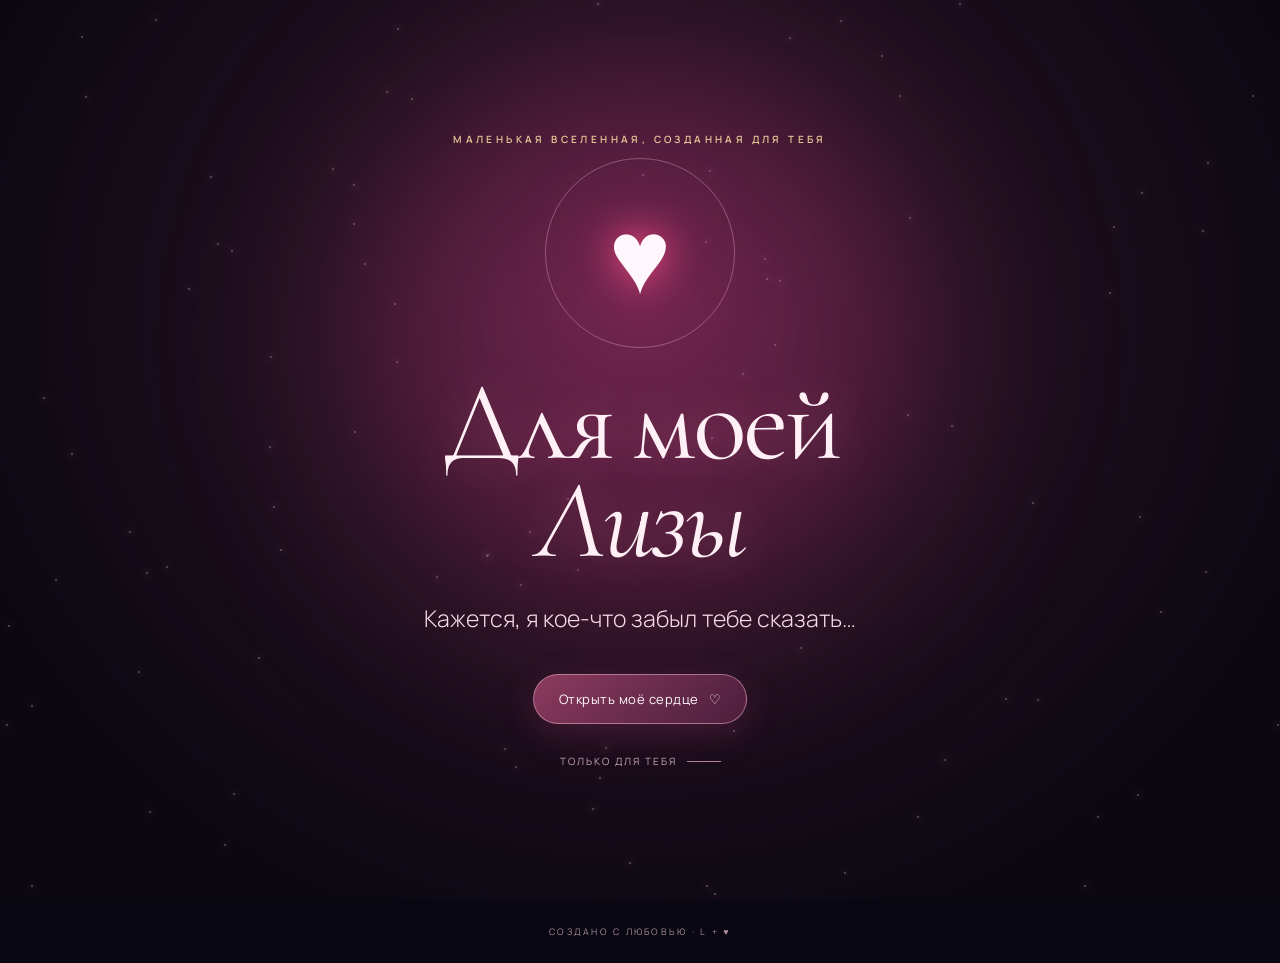
==== index.html @ e4e8ba5c "Add files via upload" ====
<!doctype html><html lang="ru"><head><meta charset="utf-8"><meta name="viewport" content="width=device-width,initial-scale=1"><meta name="theme-color" content="#090711"><title>Для Лизы ♥</title><link rel="stylesheet" href="style.css"></head><body><div id="sky"></div><div class="ambient"></div><main class="page"><div class="wrap">
<div class="kicker fade-up">маленькая вселенная, созданная для тебя</div>
<div class="hero-heart fade-up delay-1"><span class="heart">♥</span></div>
<h1 class="fade-up delay-1">Для моей<br><i>Лизы</i></h1>
<p class="lead fade-up delay-2">Кажется, я кое-что забыл тебе сказать…</p>
<div class="actions fade-up delay-3"><a class="btn" href="letter.html">Открыть моё сердце <span>♡</span></a></div>
<div class="scroll-note fade-up delay-3">только для тебя</div>
</div></main><footer>СОЗДАНО С ЛЮБОВЬЮ · L + ♥</footer><script src="script.js"></script></body></html>
---- style.css ----
@import url('https://fonts.googleapis.com/css2?family=Cormorant+Garamond:ital,wght@0,400;0,500;0,600;1,400;1,500&family=Manrope:wght@300;400;500;600&display=swap');
:root{--night:#090711;--plum:#21101f;--wine:#511d3b;--rose:#ef8eb4;--blush:#ffdce9;--gold:#e8c99a;--muted:#c6aab9}
*{box-sizing:border-box}
html{scroll-behavior:smooth}
body{margin:0;min-height:100vh;color:#fff7fb;background:var(--night);font-family:Manrope,Arial,sans-serif;overflow-x:hidden}
body:before{content:"";position:fixed;inset:0;z-index:-3;background:radial-gradient(ellipse at 50% 35%,#4b1e3d 0%,#21101f 36%,#0b0812 78%)}
#sky{position:fixed;inset:0;z-index:-2;pointer-events:none;overflow:hidden}
.star{position:absolute;width:2px;height:2px;border-radius:50%;background:#fff1f7;box-shadow:0 0 8px 2px #f9c7df66;animation:twinkle var(--dur,3s) ease-in-out infinite alternate;opacity:.3}
@keyframes twinkle{to{opacity:1;transform:scale(1.8)}}
.ambient{position:fixed;width:45vw;height:45vw;min-width:250px;min-height:250px;border-radius:50%;background:#d83e8140;filter:blur(95px);z-index:-1;left:50%;top:38%;transform:translate(-50%,-50%);animation:ambient 9s ease-in-out infinite alternate}
@keyframes ambient{to{transform:translate(-42%,-46%) scale(1.2);opacity:.6}}
.page{min-height:100svh;display:flex;align-items:center;justify-content:center;padding:70px 22px;position:relative}
.wrap{width:min(820px,100%);margin:auto;text-align:center}
.kicker{font-size:10px;letter-spacing:.34em;text-transform:uppercase;color:var(--gold);font-weight:600}
h1,h2,.serif{font-family:'Cormorant Garamond',Georgia,serif;font-weight:400}
h1{font-size:clamp(58px,12vw,112px);line-height:.88;letter-spacing:-.035em;color:#fff0f6;text-shadow:0 0 45px #ef8eb455;margin:26px 0}
h2{font-size:clamp(42px,8vw,72px);line-height:.98;color:var(--blush);margin:15px 0 25px}
p{font-size:clamp(16px,2.5vw,20px);line-height:1.9;color:#f1e3eb;font-weight:300}
.lead{font-size:clamp(18px,3vw,23px);color:#f9dce8}
.small{font-size:12px;color:var(--muted);letter-spacing:.08em}
.actions{display:flex;flex-wrap:wrap;gap:12px;justify-content:center;margin-top:34px}
.btn{display:inline-flex;align-items:center;justify-content:center;gap:10px;padding:15px 25px;border-radius:999px;text-decoration:none;color:#fff8fb;font-size:13px;letter-spacing:.04em;border:1px solid #efb4cc88;background:linear-gradient(135deg,#9b4268dd,#51203fe8);box-shadow:0 10px 35px #d84d8430;transition:transform .3s,box-shadow .3s,border-color .3s;cursor:pointer}
.btn:hover{transform:translateY(-4px);box-shadow:0 16px 45px #e95c984d;border-color:#ffdce9}
.btn.ghost{background:#ffffff09;border-color:#ffffff3b}
.hero-heart{position:relative;width:190px;height:190px;margin:12px auto 20px;display:grid;place-items:center}
.hero-heart:before,.hero-heart:after{content:"";position:absolute;inset:0;border:1px solid #f7b6d533;border-radius:50%;animation:ring 3.6s ease-out infinite}
.hero-heart:after{animation-delay:1.8s}
@keyframes ring{0%{transform:scale(.55);opacity:.7}100%{transform:scale(1.5);opacity:0}}
.heart{font-size:105px;filter:drop-shadow(0 0 20px #ff4c8a) drop-shadow(0 0 50px #e83f8466);animation:heartbeat 1.25s infinite;display:block}
@keyframes heartbeat{0%,100%{transform:scale(1)}12%{transform:scale(1.13)}23%{transform:scale(1)}35%{transform:scale(1.09)}48%{transform:scale(1)}}
.scroll-note{margin-top:30px;display:flex;align-items:center;justify-content:center;gap:10px;color:#c7a9b8;font-size:10px;letter-spacing:.2em;text-transform:uppercase}
.scroll-note:after{content:"";height:1px;width:34px;background:#b7839e}
.fade-up{animation:fadeUp 1.1s cubic-bezier(.2,.7,.2,1) both}
.delay-1{animation-delay:.18s}.delay-2{animation-delay:.38s}.delay-3{animation-delay:.58s}
@keyframes fadeUp{from{opacity:0;transform:translateY(28px);filter:blur(5px)}to{opacity:1;transform:translateY(0);filter:blur(0)}}
.glass{background:linear-gradient(145deg,#ffffff10,#ffffff04);border:1px solid #ffffff20;border-radius:26px;box-shadow:0 25px 80px #0005;backdrop-filter:blur(14px)}
.envelope-stage{width:min(380px,88vw);height:250px;margin:42px auto 22px;perspective:1000px;position:relative}
.envelope{position:absolute;inset:22px 0 0;border-radius:8px;background:linear-gradient(145deg,#b75c80,#71304f);box-shadow:0 22px 55px #0008;cursor:pointer;transition:transform .5s}
.envelope:before{content:"";position:absolute;inset:0;background:linear-gradient(34deg,transparent 49.5%,#d98aa6 50%),linear-gradient(-34deg,transparent 49.5%,#c97898 50%);clip-path:polygon(0 100%,50% 48%,100% 100%);z-index:3}
.flap{position:absolute;inset:0 0 auto;height:58%;background:linear-gradient(145deg,#e4a0b7,#bd6688);clip-path:polygon(0 0,100% 0,50% 100%);transform-origin:top;transition:transform .9s;z-index:4}
.seal{position:absolute;left:50%;top:52%;transform:translate(-50%,-50%);width:56px;height:56px;border-radius:50%;background:radial-gradient(circle at 35% 30%,#ffdae7,#bd3d70 70%);display:grid;place-items:center;font-size:25px;z-index:5;box-shadow:0 0 25px #ffb6d255}
.paper{position:absolute;left:7%;right:7%;top:18%;height:68%;background:#fff3f7;color:#77334f;border-radius:5px;display:flex;align-items:center;justify-content:center;flex-direction:column;padding:15px;transition:transform 1s;z-index:2;font-family:'Cormorant Garamond',serif;font-size:26px;font-style:italic}
.envelope.open .flap{transform:rotateX(180deg);z-index:1}
.envelope.open .paper{transform:translateY(-95px);z-index:6}
.envelope.open{transform:translateY(25px)}
.instruction{font-size:11px;letter-spacing:.12em;color:#d7b5c5}
.photo-card{width:min(470px,92vw);margin:35px auto 25px;padding:10px;border-radius:22px;background:linear-gradient(135deg,#f4d9a4,#f1a6c4 42%,#7c3b60);box-shadow:0 25px 90px #0009,0 0 55px #e984b333;transform:rotate(-1deg);animation:photoFloat 6s ease-in-out infinite}
@keyframes photoFloat{50%{transform:rotate(1deg) translateY(-9px)}}
.photo-card img{width:100%;display:block;border-radius:14px}
.photo-caption{font-family:'Cormorant Garamond',serif;font-size:clamp(23px,4vw,31px);font-style:italic;color:#f8dce8}
.rule{height:1px;width:90px;margin:28px auto;background:linear-gradient(90deg,transparent,#d9a6bd,transparent)}
.final-line{font-family:'Cormorant Garamond',serif;font-size:clamp(29px,6vw,48px);font-style:italic;color:#ffe1ec;line-height:1.3}
.signature{font-family:'Cormorant Garamond',serif;font-style:italic;font-size:30px;color:#f5b9d0}
footer{text-align:center;padding:25px;color:#a98b9c;font-size:9px;letter-spacing:.25em}
.spark{position:fixed;pointer-events:none;z-index:5;font-size:15px;animation:sparkle 1.5s ease-out forwards}
@keyframes sparkle{0%{opacity:0;transform:translateY(0) scale(.5)}20%{opacity:1}100%{opacity:0;transform:translateY(-90px) scale(1.4)}}
@media(max-width:520px){.page{padding:55px 20px}.hero-heart{width:160px;height:160px}.heart{font-size:90px}.envelope-stage{height:220px}}
@media(prefers-reduced-motion:reduce){*,*:before,*:after{animation-duration:.01ms!important;animation-iteration-count:1!important;scroll-behavior:auto!important}}
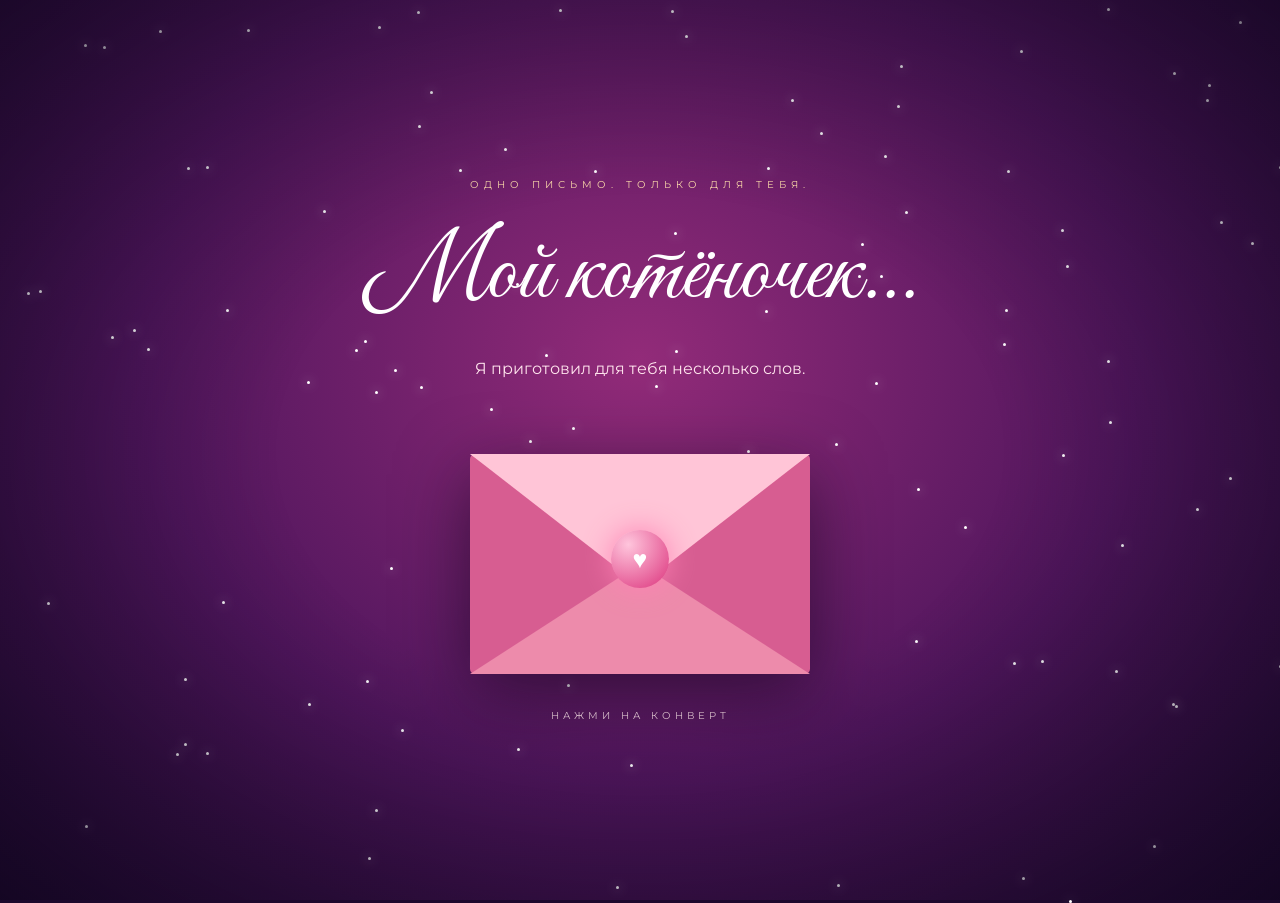
==== commit 6e2e18bf: "Add files via upload" ====
--- a/index.html
+++ b/index.html
@@ -1,8 +1,35 @@
-<!doctype html><html lang="ru"><head><meta charset="utf-8"><meta name="viewport" content="width=device-width,initial-scale=1"><meta name="theme-color" content="#090711"><title>Для Лизы ♥</title><link rel="stylesheet" href="style.css"></head><body><div id="sky"></div><div class="ambient"></div><main class="page"><div class="wrap">
-<div class="kicker fade-up">маленькая вселенная, созданная для тебя</div>
-<div class="hero-heart fade-up delay-1"><span class="heart">♥</span></div>
-<h1 class="fade-up delay-1">Для моей<br><i>Лизы</i></h1>
-<p class="lead fade-up delay-2">Кажется, я кое-что забыл тебе сказать…</p>
-<div class="actions fade-up delay-3"><a class="btn" href="letter.html">Открыть моё сердце <span>♡</span></a></div>
-<div class="scroll-note fade-up delay-3">только для тебя</div>
-</div></main><footer>СОЗДАНО С ЛЮБОВЬЮ · L + ♥</footer><script src="script.js"></script></body></html>+
+<!DOCTYPE html>
+<html lang="ru">
+<head>
+<meta charset="UTF-8">
+<meta name="viewport" content="width=device-width,initial-scale=1">
+<title>Для Лизы ❤️</title>
+<link rel="stylesheet" href="css/style.css">
+</head>
+<body class="intro-page">
+
+<div class="stars" id="stars"></div>
+
+<main class="intro">
+    <p class="eyebrow">ОДНО ПИСЬМО. ТОЛЬКО ДЛЯ ТЕБЯ.</p>
+    <h1>Мой котёночек...</h1>
+    <p class="subtitle">Я приготовил для тебя несколько слов.</p>
+
+    <div class="envelope-area" id="envelopeArea">
+        <div class="envelope" id="envelope">
+            <div class="letter-preview">
+                Для самой любимой<br>девушки на свете
+            </div>
+            <div class="envelope-back"></div>
+            <div class="flap"></div>
+            <div class="seal">♥</div>
+        </div>
+    </div>
+
+    <p class="hint" id="hint">НАЖМИ НА КОНВЕРТ</p>
+</main>
+
+<script src="js/main.js"></script>
+</body>
+</html>
--- a/css/style.css
+++ b/css/style.css
@@ -0,0 +1,624 @@
+
+@import url('https://fonts.googleapis.com/css2?family=Great+Vibes&family=Playfair+Display:wght@400;500;600&family=Montserrat:wght@300;400;500&display=swap');
+
+* {
+    margin: 0;
+    padding: 0;
+    box-sizing: border-box;
+}
+
+:root {
+    --pink: #ff83b5;
+    --gold: #ffdcad;
+    --cream: #fff5e7;
+}
+
+html {
+    min-height: 100%;
+    background: #1c092d;
+}
+
+body {
+    min-height: 100vh;
+    color: white;
+    font-family: 'Montserrat', sans-serif;
+    background: transparent;
+    overflow-x: hidden;
+}
+
+/* Фон закреплён относительно окна и не растягивается при наборе длинного письма */
+body::before {
+    content: "";
+    position: fixed;
+    inset: 0;
+    z-index: -1;
+    pointer-events: none;
+    background: radial-gradient(ellipse at 50% 40%, #922b79, #50165d 55%, #1c092d);
+}
+
+body::after {
+    content: "";
+    position: fixed;
+    inset: 0;
+    pointer-events: none;
+    background: radial-gradient(ellipse, transparent 40%, #10051d99);
+    z-index: 10;
+}
+
+.stars {
+    position: fixed;
+    inset: 0;
+    pointer-events: none;
+    z-index: 0;
+}
+
+.star {
+    position: absolute;
+    width: 3px;
+    height: 3px;
+    background: white;
+    border-radius: 50%;
+    box-shadow: 0 0 12px white;
+    animation: twinkle 3s infinite alternate;
+}
+
+@keyframes twinkle {
+    from { opacity: .1; transform: scale(.5); }
+    to { opacity: 1; transform: scale(1.5); }
+}
+
+.intro, .letter-screen, .memories {
+    position: relative;
+    z-index: 2;
+    width: 100%;
+    min-height: 100vh;
+    display: flex;
+    flex-direction: column;
+    align-items: center;
+    justify-content: center;
+    padding: 40px 20px;
+}
+
+.eyebrow {
+    color: var(--gold);
+    letter-spacing: 5px;
+    font-size: 10px;
+    text-align: center;
+    margin-bottom: 25px;
+}
+
+h1 {
+    font-family: 'Great Vibes', cursive;
+    font-size: clamp(55px, 9vw, 95px);
+    font-weight: 400;
+    text-align: center;
+}
+
+.subtitle {
+    text-align: center;
+    line-height: 1.8;
+    color: #ffe4ed;
+    margin: 20px 0 50px;
+}
+
+/* КОНВЕРТ */
+
+.envelope-area {
+    width: min(340px, 85vw);
+    height: 220px;
+    perspective: 1200px;
+    cursor: pointer;
+    margin: 20px 0 35px;
+}
+
+.envelope {
+    width: 100%;
+    height: 100%;
+    position: relative;
+    filter: drop-shadow(0 20px 35px #14051c99);
+}
+
+.envelope-back {
+    position: absolute;
+    inset: 0;
+    background: #d75d91;
+    border-radius: 5px;
+}
+
+.envelope-back::before {
+    content: "";
+    position: absolute;
+    inset: 0;
+    background: #ffb2c9;
+    clip-path: polygon(0 0, 50% 55%, 100% 0);
+}
+
+.envelope-back::after {
+    content: "";
+    position: absolute;
+    inset: 0;
+    background: #ed8bab;
+    clip-path: polygon(0 100%, 50% 50%, 100% 100%);
+}
+
+.flap {
+    position: absolute;
+    inset: 0;
+    background: #ffc5d7;
+    clip-path: polygon(0 0, 100% 0, 50% 60%);
+    transform-origin: top;
+    transition: transform 1s ease;
+    z-index: 5;
+}
+
+.envelope.open .flap {
+    transform: rotateX(180deg);
+}
+
+.letter-preview {
+    position: absolute;
+    width: 88%;
+    height: 170px;
+    left: 6%;
+    bottom: 8px;
+    background: var(--cream);
+    color: #86516a;
+    display: grid;
+    place-items: center;
+    text-align: center;
+    font-family: 'Playfair Display', serif;
+    line-height: 1.8;
+    transition: transform 1.5s cubic-bezier(.2,.8,.2,1), opacity .45s ease;
+    z-index: 2;
+    opacity: 0;
+    transform: translateY(35px);
+    pointer-events: none;
+}
+
+.envelope.open .letter-preview {
+    opacity: 1;
+    transform: translateY(-180px);
+    z-index: 6;
+}
+
+.seal {
+    position: absolute;
+    width: 58px;
+    height: 58px;
+    background: radial-gradient(circle at 30% 25%, #ffc5dc, #dc347d);
+    border-radius: 50%;
+    display: grid;
+    place-items: center;
+    left: 50%;
+    top: 48%;
+    transform: translate(-50%,-50%);
+    box-shadow: 0 0 30px #ff83b5;
+    font-size: 25px;
+    z-index: 7;
+    transition: opacity .5s, transform .5s;
+}
+
+.envelope.open .seal {
+    opacity: 0;
+    transform: translate(-50%,-50%) scale(2);
+}
+
+.hint {
+    font-size: 10px;
+    letter-spacing: 4px;
+    color: #ffe1ed;
+    animation: breathe 2s infinite;
+}
+
+@keyframes breathe {
+    50% { opacity: .35; }
+}
+
+/* ПЕРЕХОД МЕЖДУ СТРАНИЦАМИ */
+
+body {
+    animation: pageEnter 1s ease both;
+}
+
+@keyframes pageEnter {
+    from { opacity: 0; filter: blur(12px); }
+    to { opacity: 1; filter: blur(0); }
+}
+
+body.leaving {
+    animation: pageLeave .8s ease forwards;
+}
+
+@keyframes pageLeave {
+    to {
+        opacity: 0;
+        filter: blur(15px);
+        transform: scale(1.04);
+    }
+}
+
+/* БУМАГА */
+
+.letter-screen {
+    padding: 40px 15px;
+}
+
+.paper {
+    width: min(680px, 95vw);
+    padding: 55px clamp(22px, 7vw, 65px);
+    color: #684a50;
+    background: linear-gradient(110deg, #eee0c9, #fffaf0 20%, #fff8e9 80%, #eadcc5);
+    box-shadow: 0 25px 100px #10051d99;
+    border: 1px solid #f1ddbf;
+    position: relative;
+    transform: translateY(100px) rotateX(8deg);
+    opacity: 0;
+    animation: paperAppear 1.8s cubic-bezier(.2,.8,.2,1) .3s forwards;
+}
+
+@keyframes paperAppear {
+    to {
+        opacity: 1;
+        transform: translateY(0) rotateX(0);
+    }
+}
+
+.paper h1 {
+    color: #a35d76;
+    font-size: clamp(40px, 7vw, 65px);
+    margin-bottom: 35px;
+}
+
+.paper-decoration {
+    text-align: center;
+    color: #d47c94;
+    font-size: 25px;
+    margin-bottom: 20px;
+}
+
+.letter-content {
+    font-family: 'Playfair Display', serif;
+    font-size: clamp(15px, 2.5vw, 18px);
+    line-height: 2;
+    white-space: pre-line;
+    min-height: 250px;
+}
+
+.signature {
+    font-family: 'Great Vibes', cursive;
+    font-size: 42px;
+    color: #a35d76;
+    text-align: right;
+    margin-top: 35px;
+    opacity: 0;
+    transition: opacity 1s;
+}
+
+.signature.show {
+    opacity: 1;
+}
+
+.continue {
+    margin-top: 40px;
+    text-align: center;
+    font-size: 10px;
+    letter-spacing: 3px;
+    opacity: 0;
+    cursor: pointer;
+    transition: opacity 1s, color .3s;
+}
+
+.continue.show {
+    opacity: .65;
+}
+
+.continue:hover {
+    color: #d47c94;
+}
+
+/* ГАЛЕРЕЯ */
+
+.memories {
+    justify-content: flex-start;
+    padding-top: 90px;
+}
+
+.gallery {
+    width: min(950px, 100%);
+    display: grid;
+    grid-template-columns: repeat(2, 1fr);
+    gap: 25px;
+    margin: 40px auto 80px;
+}
+
+.photo-card {
+    overflow: hidden;
+    border: 9px solid #fff8ed;
+    background: #fff8ed;
+    box-shadow: 0 15px 45px #12051e88;
+    opacity: 1;
+    transform: none;
+    transition: box-shadow .35s ease;
+}
+
+.photo-card:nth-child(even) {
+    transform: none;
+}
+
+.photo-card.show {
+    opacity: 1;
+    transform: none;
+}
+
+.photo-card img {
+    width: 100%;
+    height: 350px;
+    object-fit: cover;
+    display: block;
+    transition: transform 1.2s;
+    cursor: pointer;
+}
+
+.photo-card:hover img {
+    transform: scale(1.06);
+}
+
+.video-section {
+    width: min(650px, 95%);
+    text-align: center;
+    margin: 30px auto 100px;
+}
+
+.video-section h2 {
+    font-family: 'Great Vibes', cursive;
+    font-size: 45px;
+    font-weight: 400;
+    margin-bottom: 30px;
+}
+
+.video-section video {
+    width: 100%;
+    border-radius: 10px;
+    box-shadow: 0 20px 70px #10051d99;
+}
+
+.final-scene {
+    min-height: 80vh;
+    width: 100%;
+    display: flex;
+    flex-direction: column;
+    align-items: center;
+    justify-content: center;
+    text-align: center;
+    padding: 40px 20px;
+}
+
+.final-scene h2 {
+    font-family: 'Great Vibes', cursive;
+    font-size: clamp(45px, 8vw, 75px);
+    font-weight: 400;
+    margin: 25px 0;
+}
+
+.final-scene p {
+    max-width: 520px;
+    line-height: 2;
+    color: #ffe1ed;
+}
+
+.heart {
+    color: #ff80b3;
+    font-size: 65px;
+    animation: heartbeat 1.4s infinite;
+    filter: drop-shadow(0 0 20px #ff6ba8);
+}
+
+@keyframes heartbeat {
+    0%,100% { transform: scale(1); }
+    15% { transform: scale(1.25); }
+    30% { transform: scale(1); }
+    45% { transform: scale(1.18); }
+}
+
+.final-love {
+    font-family: 'Great Vibes', cursive;
+    font-size: 55px;
+    margin: 30px 0;
+}
+
+.final-scene span {
+    font-size: 10px;
+    letter-spacing: 5px;
+    color: var(--gold);
+    margin-top: 25px;
+}
+
+/* МОБИЛЬНЫЕ */
+
+@media(max-width: 600px) {
+    .gallery {
+        grid-template-columns: 1fr;
+        gap: 25px;
+    }
+
+    .photo-card img {
+        height: 340px;
+    }
+
+    .paper {
+        padding: 35px 23px;
+    }
+
+    .intro {
+        padding-top: 60px;
+    }
+}
+
+@media(prefers-reduced-motion: reduce) {
+    *, *::before, *::after {
+        animation-duration: .01ms !important;
+        transition-duration: .01ms !important;
+    }
+}
+
+
+/* ПРИГЛАШЕНИЕ К ВИДЕО */
+.video-invitation {
+    width: min(650px, 95%);
+    margin: 10px auto 100px;
+    padding: 45px 28px;
+    text-align: center;
+    border: 1px solid #ffffff30;
+    border-radius: 18px;
+    background: linear-gradient(145deg, #ffffff12, #ffffff06);
+    box-shadow: 0 20px 70px #10051d66;
+    backdrop-filter: blur(8px);
+}
+
+.video-invitation h2,
+.video-ending h2 {
+    font-family: 'Great Vibes', cursive;
+    font-size: clamp(38px, 6vw, 54px);
+    font-weight: 400;
+    margin: 18px 0;
+}
+
+.video-invitation p,
+.video-ending p {
+    color: #ffe1ed;
+    line-height: 1.9;
+    margin-bottom: 25px;
+}
+
+.video-link {
+    display: inline-block;
+    padding: 14px 25px;
+    border: 1px solid #ffb4d0;
+    border-radius: 999px;
+    color: #fff5e7;
+    text-decoration: none;
+    letter-spacing: 1px;
+    background: #ff83b522;
+    transition: background .3s, transform .3s, box-shadow .3s;
+}
+
+.video-link:hover {
+    background: #ff83b544;
+    transform: translateY(-3px);
+    box-shadow: 0 8px 30px #ff83b544;
+}
+
+/* СТРАНИЦА ВИДЕО */
+.video-screen {
+    position: relative;
+    z-index: 2;
+    width: min(900px, 100%);
+    min-height: 100vh;
+    margin: 0 auto;
+    padding: 85px 20px 60px;
+    text-align: center;
+}
+
+.video-screen h1 {
+    margin-bottom: 15px;
+}
+
+.video-description {
+    color: #ffe1ed;
+    line-height: 1.8;
+    margin: 15px 0 35px;
+}
+
+.cinema-frame {
+    position: relative;
+    width: min(760px, 100%);
+    margin: 0 auto;
+    padding: 10px;
+    border: 1px solid #ffb4d055;
+    border-radius: 16px;
+    background: #16071dcc;
+    box-shadow: 0 25px 90px #10051dcc, 0 0 35px #ff83b522;
+}
+
+.cinema-frame video {
+    display: block;
+    width: 100%;
+    max-height: 70vh;
+    border-radius: 9px;
+    background: #08030d;
+}
+
+.sound-button {
+    margin: 18px auto 8px;
+    padding: 12px 22px;
+    border: 1px solid #ffb4d0;
+    border-radius: 999px;
+    color: #fff5e7;
+    background: #ff83b522;
+    font: inherit;
+    cursor: pointer;
+    transition: background .3s, transform .3s;
+}
+
+.sound-button:hover,
+.sound-button.sound-active {
+    background: #ff83b555;
+    transform: translateY(-2px);
+}
+
+.video-ending {
+    padding: 75px 15px 35px;
+    opacity: 0;
+    transform: translateY(25px);
+    transition: opacity 1s, transform 1s;
+}
+
+.video-ending.show {
+    opacity: 1;
+    transform: translateY(0);
+}
+
+.video-ending .final-love {
+    font-family: 'Great Vibes', cursive;
+    font-size: clamp(38px, 6vw, 55px);
+    margin: 25px 0;
+}
+
+@media (max-width: 600px) {
+    .video-screen {
+        padding-top: 55px;
+    }
+
+    .video-invitation {
+        padding: 35px 20px;
+        margin-bottom: 65px;
+    }
+
+    .cinema-frame {
+        padding: 6px;
+    }
+}
+
+
+/* ФИНАЛЬНЫЕ СЛОВА ПОСЛЕ ВИДЕО */
+.video-ending {
+    width: min(760px, 100%);
+    margin: 0 auto;
+    padding: 75px 20px 55px;
+    text-align: center;
+}
+
+.video-ending .ending-divider {
+    color: var(--gold);
+    font-size: 28px;
+    margin: 55px 0 35px;
+    opacity: .8;
+}
+
+.video-ending .ending-signature {
+    display: inline-block;
+    color: var(--gold);
+    font-size: 10px;
+    letter-spacing: 5px;
+    margin-top: 8px;
+}
